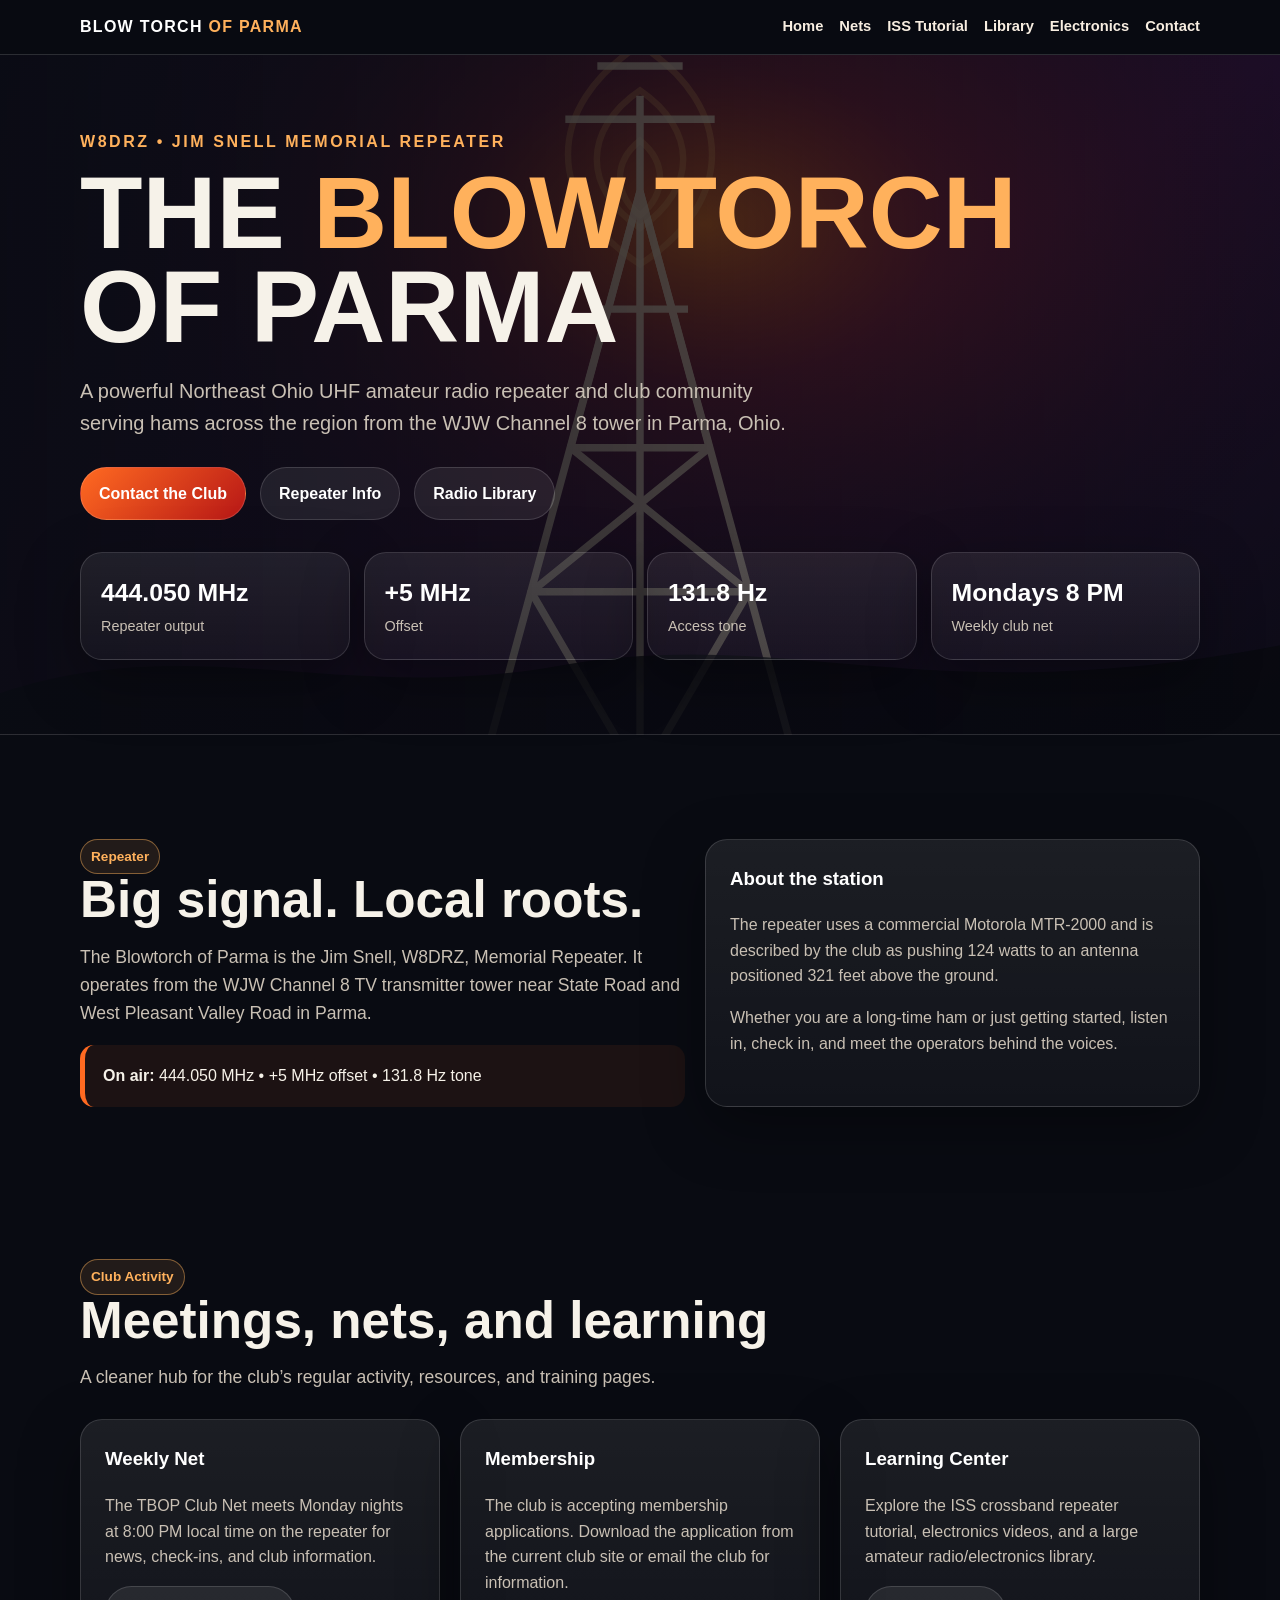
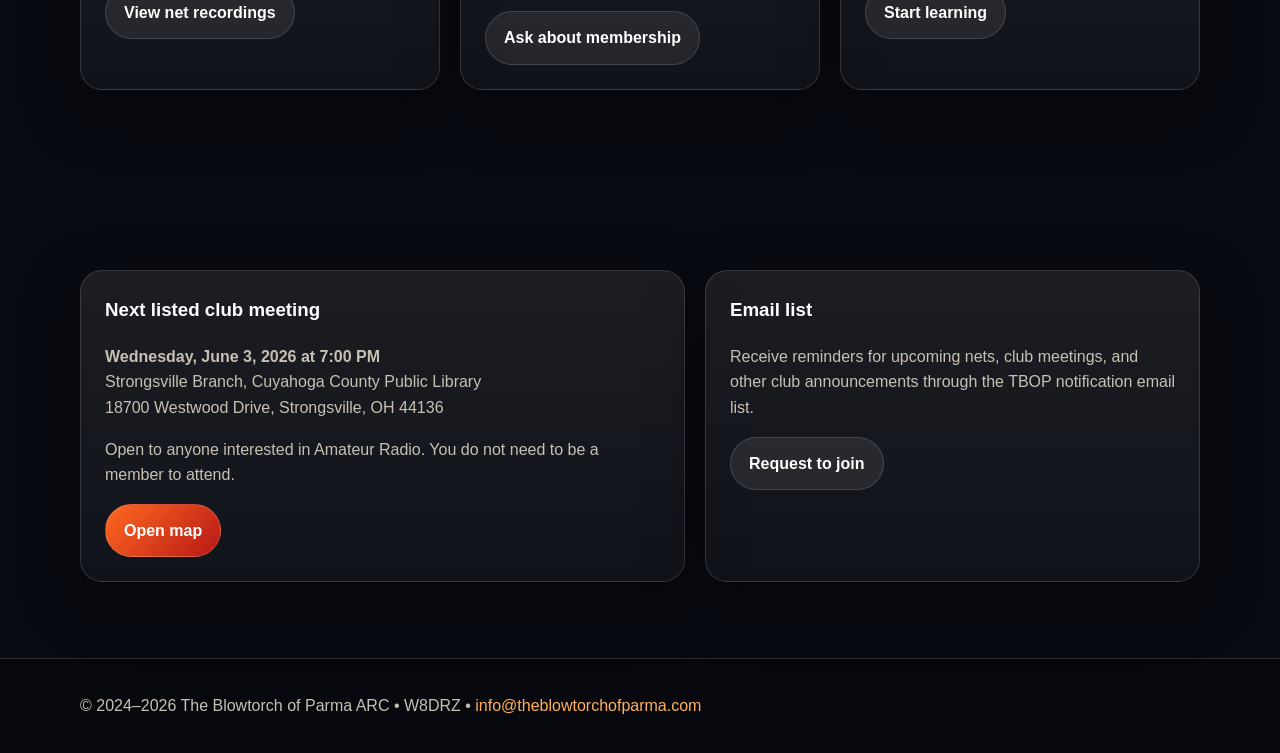
==== index.html @ e848597f "W8DRZ Startup" ====
<!doctype html><html lang="en"><head><meta charset="utf-8"><meta name="viewport" content="width=device-width,initial-scale=1"><title>The Blow Torch of Parma ARC | W8DRZ</title><link rel="stylesheet" href="assets/styles.css"></head><body>
<header class="topbar"><div class="wrap nav"><a class="brand" href="index.html">Blow Torch <span>of Parma</span></a><nav class="links"><a href="index.html">Home</a><a href="nets.html">Nets</a><a href="iss.html">ISS Tutorial</a><a href="library.html">Library</a><a href="electronics.html">Electronics</a><a href="contact.html">Contact</a></nav></div></header>
<main><section class="hero"><div class="wrap"><div class="eyebrow">W8DRZ • Jim Snell Memorial Repeater</div><h1>The <em>Blow Torch</em><br>of Parma</h1><p>A powerful Northeast Ohio UHF amateur radio repeater and club community serving hams across the region from the WJW Channel 8 tower in Parma, Ohio.</p><div class="cta"><a class="btn primary" href="contact.html">Contact the Club</a><a class="btn ghost" href="#repeater">Repeater Info</a><a class="btn ghost" href="library.html">Radio Library</a></div><div class="stats"><div class="stat"><b>444.050 MHz</b><span>Repeater output</span></div><div class="stat"><b>+5 MHz</b><span>Offset</span></div><div class="stat"><b>131.8 Hz</b><span>Access tone</span></div><div class="stat"><b>Mondays 8 PM</b><span>Weekly club net</span></div></div></div></section>
<section class="section" id="repeater"><div class="wrap grid two"><div><span class="badge">Repeater</span><h2>Big signal. Local roots.</h2><p class="lead">The Blowtorch of Parma is the Jim Snell, W8DRZ, Memorial Repeater. It operates from the WJW Channel 8 TV transmitter tower near State Road and West Pleasant Valley Road in Parma.</p><div class="notice"><b>On air:</b> 444.050 MHz • +5 MHz offset • 131.8 Hz tone</div></div><div class="card"><h3>About the station</h3><p>The repeater uses a commercial Motorola MTR-2000 and is described by the club as pushing 124 watts to an antenna positioned 321 feet above the ground.</p><p>Whether you are a long-time ham or just getting started, listen in, check in, and meet the operators behind the voices.</p></div></div></section>
<section class="section"><div class="wrap"><span class="badge">Club Activity</span><h2>Meetings, nets, and learning</h2><p class="lead">A cleaner hub for the club’s regular activity, resources, and training pages.</p><div class="grid"><article class="card"><h3>Weekly Net</h3><p>The TBOP Club Net meets Monday nights at 8:00 PM local time on the repeater for news, check-ins, and club information.</p><a class="btn ghost" href="nets.html">View net recordings</a></article><article class="card"><h3>Membership</h3><p>The club is accepting membership applications. Download the application from the current club site or email the club for information.</p><a class="btn ghost" href="contact.html">Ask about membership</a></article><article class="card"><h3>Learning Center</h3><p>Explore the ISS crossband repeater tutorial, electronics videos, and a large amateur radio/electronics library.</p><a class="btn ghost" href="electronics.html">Start learning</a></article></div></div></section>
<section class="section"><div class="wrap grid two"><div class="card"><h3>Next listed club meeting</h3><p><b>Wednesday, June 3, 2026 at 7:00 PM</b><br>Strongsville Branch, Cuyahoga County Public Library<br>18700 Westwood Drive, Strongsville, OH 44136</p><p>Open to anyone interested in Amateur Radio. You do not need to be a member to attend.</p><a class="btn primary" href="https://www.google.com/maps/search/?api=1&query=18700+Westwood+Drive+Strongsville+OH+44136">Open map</a></div><div class="card"><h3>Email list</h3><p>Receive reminders for upcoming nets, club meetings, and other club announcements through the TBOP notification email list.</p><a class="btn ghost" href="mailto:info@theblowtorchofparma.com?subject=TBOP%20Notification%20Email%20List">Request to join</a></div></div></section></main>
<footer class="footer"><div class="wrap">© 2024–2026 The Blowtorch of Parma ARC • W8DRZ • <a href="mailto:info@theblowtorchofparma.com">info@theblowtorchofparma.com</a></div></footer></body></html>
---- assets/styles.css ----
:root{--bg:#090b12;--panel:#121723;--panel2:#171d2b;--text:#f6f2e9;--muted:#c9c0b4;--gold:#ffb15c;--orange:#ff6a21;--red:#b71716;--line:rgba(255,255,255,.14);--shadow:0 20px 60px rgba(0,0,0,.35);--radius:22px}*{box-sizing:border-box}html{scroll-behavior:smooth}body{margin:0;font-family:Arial,Helvetica,sans-serif;background:var(--bg);color:var(--text);line-height:1.6}a{color:var(--gold);text-decoration:none}a:hover{text-decoration:underline}.wrap{width:min(1120px,92vw);margin:auto}.topbar{position:sticky;top:0;z-index:10;background:rgba(9,11,18,.86);backdrop-filter:blur(14px);border-bottom:1px solid var(--line)}.nav{display:flex;align-items:center;justify-content:space-between;gap:20px;padding:14px 0}.brand{font-weight:900;letter-spacing:.08em;text-transform:uppercase;color:#fff}.brand span{color:var(--gold)}.links{display:flex;gap:16px;flex-wrap:wrap}.links a{color:#f8eee1;font-weight:700;font-size:.92rem}.hero{min-height:680px;background:linear-gradient(90deg,rgba(9,11,18,.92),rgba(9,11,18,.55)),url('radio-tower.svg') center/cover no-repeat;display:grid;align-items:center;border-bottom:1px solid var(--line)}.eyebrow{color:var(--gold);font-weight:800;letter-spacing:.16em;text-transform:uppercase}.hero h1{font-size:clamp(3rem,8vw,7rem);line-height:.92;margin:12px 0;text-transform:uppercase}.hero h1 em{font-style:normal;color:var(--gold)}.hero p{max-width:730px;font-size:1.25rem;color:var(--muted)}.cta{display:flex;gap:14px;flex-wrap:wrap;margin-top:28px}.btn{display:inline-block;padding:13px 18px;border-radius:999px;font-weight:900;border:1px solid var(--line)}.primary{background:linear-gradient(135deg,var(--orange),var(--red));color:#fff}.ghost{color:#fff;background:rgba(255,255,255,.08)}.stats{display:grid;grid-template-columns:repeat(4,1fr);gap:14px;margin-top:32px}.stat,.card{background:linear-gradient(180deg,rgba(255,255,255,.08),rgba(255,255,255,.035));border:1px solid var(--line);border-radius:var(--radius);box-shadow:var(--shadow)}.stat{padding:20px}.stat b{display:block;font-size:1.55rem;color:#fff}.stat span{color:var(--muted);font-size:.9rem}.section{padding:76px 0}.section h2{font-size:clamp(2rem,4vw,3.5rem);line-height:1;margin:0 0 12px}.section .lead{color:var(--muted);font-size:1.1rem;max-width:820px}.grid{display:grid;grid-template-columns:repeat(3,1fr);gap:20px;margin-top:28px}.two{grid-template-columns:1.1fr .9fr}.card{padding:24px}.card h3{margin-top:0;color:#fff}.card p,.card li{color:var(--muted)}.badge{display:inline-flex;align-items:center;border:1px solid rgba(255,177,92,.45);background:rgba(255,177,92,.1);color:var(--gold);border-radius:999px;padding:6px 10px;font-weight:800;font-size:.85rem}.table{width:100%;border-collapse:collapse;overflow:hidden;border-radius:16px}.table th,.table td{border-bottom:1px solid var(--line);padding:13px;text-align:left}.table th{color:var(--gold);background:rgba(255,255,255,.06)}.notice{border-left:5px solid var(--orange);padding:18px;background:rgba(255,106,33,.08);border-radius:14px}.footer{border-top:1px solid var(--line);padding:34px 0;color:var(--muted);background:#07080d}.page-hero{padding:72px 0 36px;background:linear-gradient(135deg,#171d2b,#0b0d14)}.resource-list{columns:2;column-gap:28px}.resource-list a{display:block;break-inside:avoid;padding:8px 0;border-bottom:1px solid rgba(255,255,255,.08)}@media(max-width:850px){.stats,.grid,.two{grid-template-columns:1fr}.hero{min-height:620px}.links{display:none}.resource-list{columns:1}}
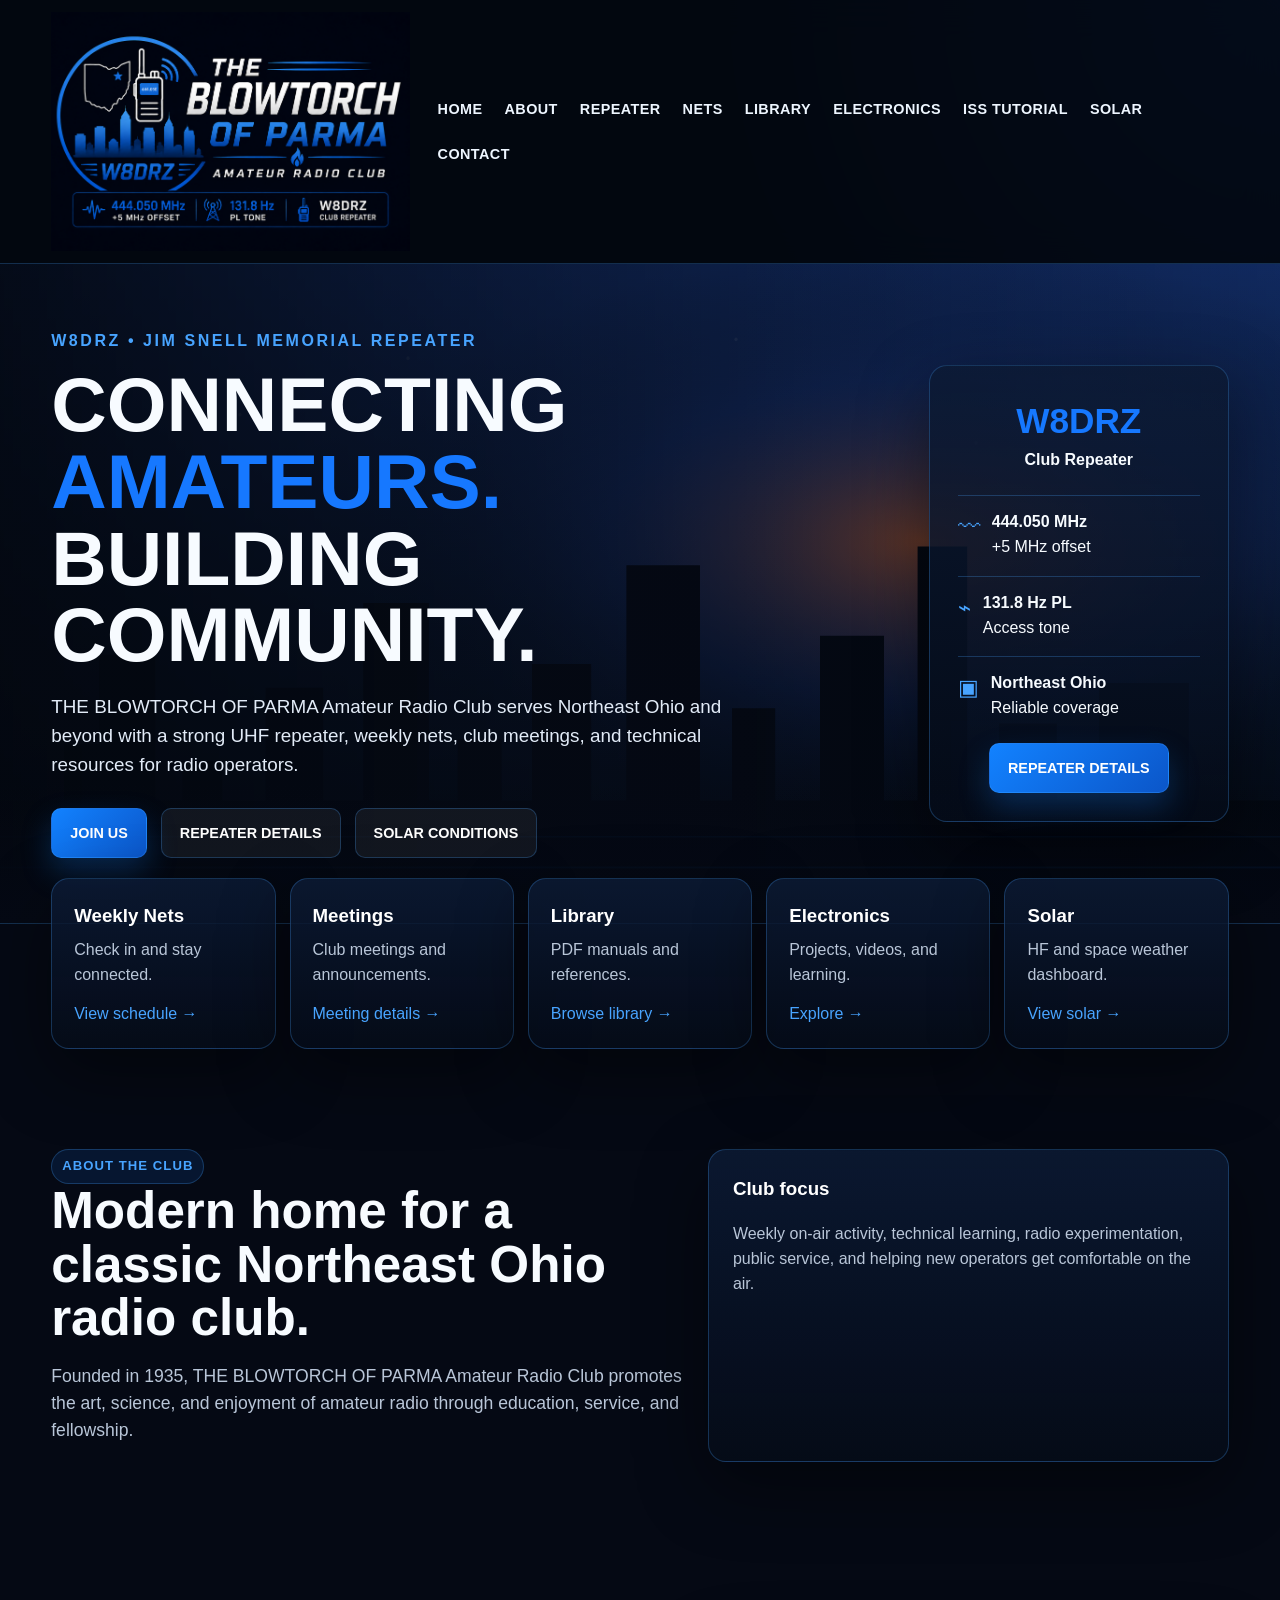
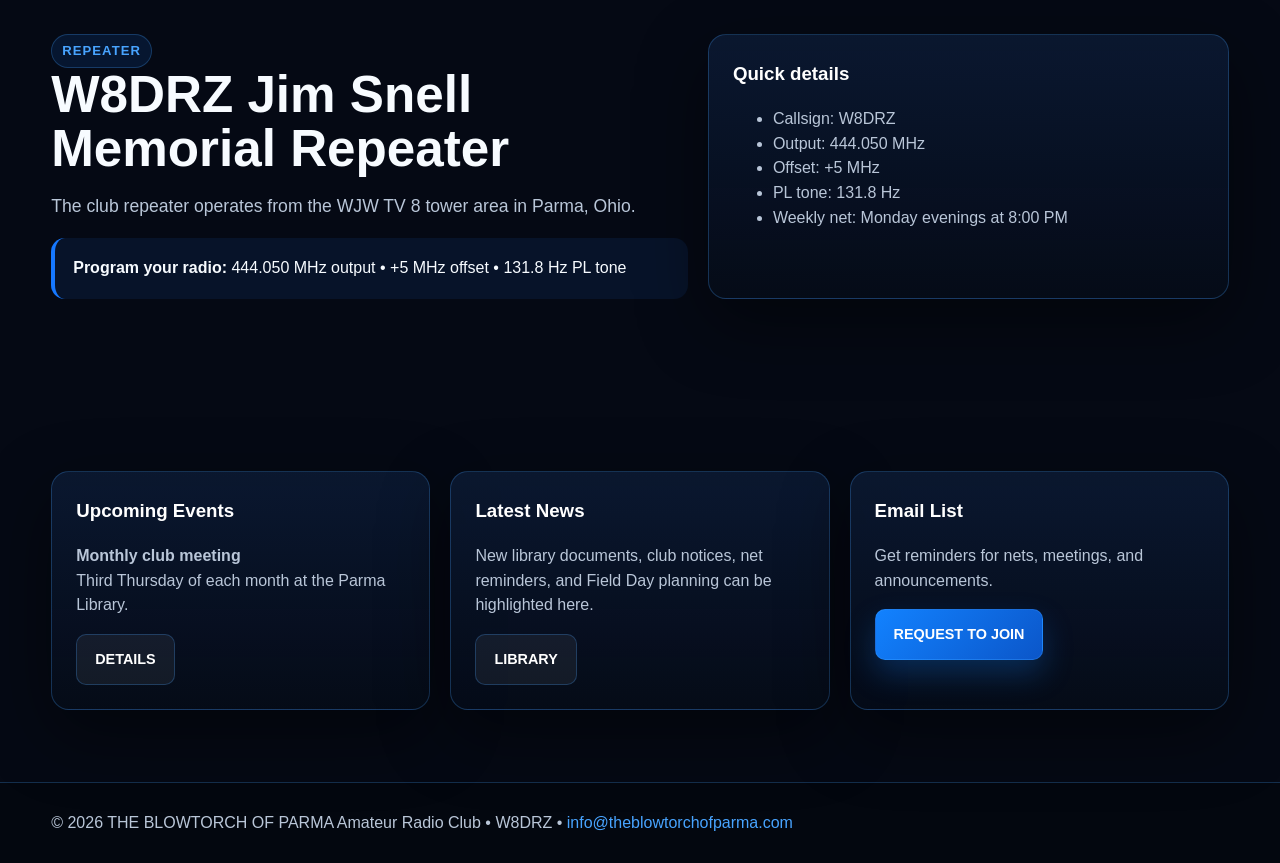
==== commit dbfd74ec: "v1.2" ====
--- a/index.html
+++ b/index.html
@@ -1,7 +1 @@
-<!doctype html><html lang="en"><head><meta charset="utf-8"><meta name="viewport" content="width=device-width,initial-scale=1"><title>The Blow Torch of Parma ARC | W8DRZ</title><link rel="stylesheet" href="assets/styles.css"></head><body>
-<header class="topbar"><div class="wrap nav"><a class="brand" href="index.html">Blow Torch <span>of Parma</span></a><nav class="links"><a href="index.html">Home</a><a href="nets.html">Nets</a><a href="iss.html">ISS Tutorial</a><a href="library.html">Library</a><a href="electronics.html">Electronics</a><a href="contact.html">Contact</a></nav></div></header>
-<main><section class="hero"><div class="wrap"><div class="eyebrow">W8DRZ • Jim Snell Memorial Repeater</div><h1>The <em>Blow Torch</em><br>of Parma</h1><p>A powerful Northeast Ohio UHF amateur radio repeater and club community serving hams across the region from the WJW Channel 8 tower in Parma, Ohio.</p><div class="cta"><a class="btn primary" href="contact.html">Contact the Club</a><a class="btn ghost" href="#repeater">Repeater Info</a><a class="btn ghost" href="library.html">Radio Library</a></div><div class="stats"><div class="stat"><b>444.050 MHz</b><span>Repeater output</span></div><div class="stat"><b>+5 MHz</b><span>Offset</span></div><div class="stat"><b>131.8 Hz</b><span>Access tone</span></div><div class="stat"><b>Mondays 8 PM</b><span>Weekly club net</span></div></div></div></section>
-<section class="section" id="repeater"><div class="wrap grid two"><div><span class="badge">Repeater</span><h2>Big signal. Local roots.</h2><p class="lead">The Blowtorch of Parma is the Jim Snell, W8DRZ, Memorial Repeater. It operates from the WJW Channel 8 TV transmitter tower near State Road and West Pleasant Valley Road in Parma.</p><div class="notice"><b>On air:</b> 444.050 MHz • +5 MHz offset • 131.8 Hz tone</div></div><div class="card"><h3>About the station</h3><p>The repeater uses a commercial Motorola MTR-2000 and is described by the club as pushing 124 watts to an antenna positioned 321 feet above the ground.</p><p>Whether you are a long-time ham or just getting started, listen in, check in, and meet the operators behind the voices.</p></div></div></section>
-<section class="section"><div class="wrap"><span class="badge">Club Activity</span><h2>Meetings, nets, and learning</h2><p class="lead">A cleaner hub for the club’s regular activity, resources, and training pages.</p><div class="grid"><article class="card"><h3>Weekly Net</h3><p>The TBOP Club Net meets Monday nights at 8:00 PM local time on the repeater for news, check-ins, and club information.</p><a class="btn ghost" href="nets.html">View net recordings</a></article><article class="card"><h3>Membership</h3><p>The club is accepting membership applications. Download the application from the current club site or email the club for information.</p><a class="btn ghost" href="contact.html">Ask about membership</a></article><article class="card"><h3>Learning Center</h3><p>Explore the ISS crossband repeater tutorial, electronics videos, and a large amateur radio/electronics library.</p><a class="btn ghost" href="electronics.html">Start learning</a></article></div></div></section>
-<section class="section"><div class="wrap grid two"><div class="card"><h3>Next listed club meeting</h3><p><b>Wednesday, June 3, 2026 at 7:00 PM</b><br>Strongsville Branch, Cuyahoga County Public Library<br>18700 Westwood Drive, Strongsville, OH 44136</p><p>Open to anyone interested in Amateur Radio. You do not need to be a member to attend.</p><a class="btn primary" href="https://www.google.com/maps/search/?api=1&query=18700+Westwood+Drive+Strongsville+OH+44136">Open map</a></div><div class="card"><h3>Email list</h3><p>Receive reminders for upcoming nets, club meetings, and other club announcements through the TBOP notification email list.</p><a class="btn ghost" href="mailto:info@theblowtorchofparma.com?subject=TBOP%20Notification%20Email%20List">Request to join</a></div></div></section></main>
-<footer class="footer"><div class="wrap">© 2024–2026 The Blowtorch of Parma ARC • W8DRZ • <a href="mailto:info@theblowtorchofparma.com">info@theblowtorchofparma.com</a></div></footer></body></html>
+<!doctype html><html lang="en"><head><meta charset="utf-8"><meta name="viewport" content="width=device-width,initial-scale=1"><title>THE BLOWTORCH OF PARMA | W8DRZ</title><link rel="stylesheet" href="assets/styles.css"></head><body><header class="topbar"><div class="wrap nav"><a class="brand-logo" href="index.html"><img src="assets/tbop-logo.png" alt="THE BLOWTORCH OF PARMA Amateur Radio Club W8DRZ"></a><nav class="links"><a href="index.html">Home</a><a href="index.html#about">About</a><a href="index.html#repeater">Repeater</a><a href="nets.html">Nets</a><a href="library.html">Library</a><a href="electronics.html">Electronics</a><a href="iss.html">ISS Tutorial</a><a href="solar.html">Solar</a><a href="contact.html">Contact</a></nav></div></header><main><section class="hero"><div class="wrap hero-grid"><div><div class="eyebrow">W8DRZ • Jim Snell Memorial Repeater</div><h1>Connecting <span>amateurs.</span> Building community.</h1><p>THE BLOWTORCH OF PARMA Amateur Radio Club serves Northeast Ohio and beyond with a strong UHF repeater, weekly nets, club meetings, and technical resources for radio operators.</p><div class="cta"><a class="btn primary" href="contact.html">Join Us</a><a class="btn ghost" href="#repeater">Repeater Details</a><a class="btn ghost" href="solar.html">Solar Conditions</a></div></div><aside class="repeater-card"><h2>W8DRZ</h2><strong>Club Repeater</strong><div class="freq-list"><div class="freq-item"><span class="icon">〰</span><div><b>444.050 MHz</b><br><span>+5 MHz offset</span></div></div><div class="freq-item"><span class="icon">⌁</span><div><b>131.8 Hz PL</b><br><span>Access tone</span></div></div><div class="freq-item"><span class="icon">▣</span><div><b>Northeast Ohio</b><br><span>Reliable coverage</span></div></div></div><a class="btn primary" href="#repeater">Repeater Details</a></aside></div></section><section class="quick"><div class="wrap quick-grid"><article class="card"><h3>Weekly Nets</h3><p>Check in and stay connected.</p><a href="nets.html">View schedule →</a></article><article class="card"><h3>Meetings</h3><p>Club meetings and announcements.</p><a href="contact.html">Meeting details →</a></article><article class="card"><h3>Library</h3><p>PDF manuals and references.</p><a href="library.html">Browse library →</a></article><article class="card"><h3>Electronics</h3><p>Projects, videos, and learning.</p><a href="electronics.html">Explore →</a></article><article class="card"><h3>Solar</h3><p>HF and space weather dashboard.</p><a href="solar.html">View solar →</a></article></div></section><section class="section" id="about"><div class="wrap grid two"><div><span class="badge">About the Club</span><h2>Modern home for a classic Northeast Ohio radio club.</h2><p class="lead">Founded in 1935, THE BLOWTORCH OF PARMA Amateur Radio Club promotes the art, science, and enjoyment of amateur radio through education, service, and fellowship.</p></div><div class="card"><h3>Club focus</h3><p>Weekly on-air activity, technical learning, radio experimentation, public service, and helping new operators get comfortable on the air.</p></div></div></section><section class="section" id="repeater"><div class="wrap grid two"><div><span class="badge">Repeater</span><h2>W8DRZ Jim Snell Memorial Repeater</h2><p class="lead">The club repeater operates from the WJW TV 8 tower area in Parma, Ohio.</p><div class="notice"><b>Program your radio:</b> 444.050 MHz output • +5 MHz offset • 131.8 Hz PL tone</div></div><div class="card"><h3>Quick details</h3><ul><li>Callsign: W8DRZ</li><li>Output: 444.050 MHz</li><li>Offset: +5 MHz</li><li>PL tone: 131.8 Hz</li><li>Weekly net: Monday evenings at 8:00 PM</li></ul></div></div></section><section class="section"><div class="wrap grid"><article class="card"><h3>Upcoming Events</h3><p><b>Monthly club meeting</b><br>Third Thursday of each month at the Parma Library.</p><a class="btn ghost" href="contact.html">Details</a></article><article class="card"><h3>Latest News</h3><p>New library documents, club notices, net reminders, and Field Day planning can be highlighted here.</p><a class="btn ghost" href="library.html">Library</a></article><article class="card"><h3>Email List</h3><p>Get reminders for nets, meetings, and announcements.</p><a class="btn primary" href="mailto:info@theblowtorchofparma.com?subject=TBOP%20Email%20List">Request to Join</a></article></div></section></main><footer class="footer"><div class="wrap">© 2026 THE BLOWTORCH OF PARMA Amateur Radio Club • W8DRZ • <a href="mailto:info@theblowtorchofparma.com">info@theblowtorchofparma.com</a></div></footer></body></html>
--- a/assets/styles.css
+++ b/assets/styles.css
@@ -1 +1,2 @@
-:root{--bg:#090b12;--panel:#121723;--panel2:#171d2b;--text:#f6f2e9;--muted:#c9c0b4;--gold:#ffb15c;--orange:#ff6a21;--red:#b71716;--line:rgba(255,255,255,.14);--shadow:0 20px 60px rgba(0,0,0,.35);--radius:22px}*{box-sizing:border-box}html{scroll-behavior:smooth}body{margin:0;font-family:Arial,Helvetica,sans-serif;background:var(--bg);color:var(--text);line-height:1.6}a{color:var(--gold);text-decoration:none}a:hover{text-decoration:underline}.wrap{width:min(1120px,92vw);margin:auto}.topbar{position:sticky;top:0;z-index:10;background:rgba(9,11,18,.86);backdrop-filter:blur(14px);border-bottom:1px solid var(--line)}.nav{display:flex;align-items:center;justify-content:space-between;gap:20px;padding:14px 0}.brand{font-weight:900;letter-spacing:.08em;text-transform:uppercase;color:#fff}.brand span{color:var(--gold)}.links{display:flex;gap:16px;flex-wrap:wrap}.links a{color:#f8eee1;font-weight:700;font-size:.92rem}.hero{min-height:680px;background:linear-gradient(90deg,rgba(9,11,18,.92),rgba(9,11,18,.55)),url('radio-tower.svg') center/cover no-repeat;display:grid;align-items:center;border-bottom:1px solid var(--line)}.eyebrow{color:var(--gold);font-weight:800;letter-spacing:.16em;text-transform:uppercase}.hero h1{font-size:clamp(3rem,8vw,7rem);line-height:.92;margin:12px 0;text-transform:uppercase}.hero h1 em{font-style:normal;color:var(--gold)}.hero p{max-width:730px;font-size:1.25rem;color:var(--muted)}.cta{display:flex;gap:14px;flex-wrap:wrap;margin-top:28px}.btn{display:inline-block;padding:13px 18px;border-radius:999px;font-weight:900;border:1px solid var(--line)}.primary{background:linear-gradient(135deg,var(--orange),var(--red));color:#fff}.ghost{color:#fff;background:rgba(255,255,255,.08)}.stats{display:grid;grid-template-columns:repeat(4,1fr);gap:14px;margin-top:32px}.stat,.card{background:linear-gradient(180deg,rgba(255,255,255,.08),rgba(255,255,255,.035));border:1px solid var(--line);border-radius:var(--radius);box-shadow:var(--shadow)}.stat{padding:20px}.stat b{display:block;font-size:1.55rem;color:#fff}.stat span{color:var(--muted);font-size:.9rem}.section{padding:76px 0}.section h2{font-size:clamp(2rem,4vw,3.5rem);line-height:1;margin:0 0 12px}.section .lead{color:var(--muted);font-size:1.1rem;max-width:820px}.grid{display:grid;grid-template-columns:repeat(3,1fr);gap:20px;margin-top:28px}.two{grid-template-columns:1.1fr .9fr}.card{padding:24px}.card h3{margin-top:0;color:#fff}.card p,.card li{color:var(--muted)}.badge{display:inline-flex;align-items:center;border:1px solid rgba(255,177,92,.45);background:rgba(255,177,92,.1);color:var(--gold);border-radius:999px;padding:6px 10px;font-weight:800;font-size:.85rem}.table{width:100%;border-collapse:collapse;overflow:hidden;border-radius:16px}.table th,.table td{border-bottom:1px solid var(--line);padding:13px;text-align:left}.table th{color:var(--gold);background:rgba(255,255,255,.06)}.notice{border-left:5px solid var(--orange);padding:18px;background:rgba(255,106,33,.08);border-radius:14px}.footer{border-top:1px solid var(--line);padding:34px 0;color:var(--muted);background:#07080d}.page-hero{padding:72px 0 36px;background:linear-gradient(135deg,#171d2b,#0b0d14)}.resource-list{columns:2;column-gap:28px}.resource-list a{display:block;break-inside:avoid;padding:8px 0;border-bottom:1px solid rgba(255,255,255,.08)}@media(max-width:850px){.stats,.grid,.two{grid-template-columns:1fr}.hero{min-height:620px}.links{display:none}.resource-list{columns:1}}
+
+:root{--bg:#050914;--bg2:#081225;--panel:rgba(8,18,37,.78);--panel2:rgba(12,28,55,.88);--text:#f7fbff;--muted:#b9c6d8;--blue:#1678ff;--blue2:#48a4ff;--line:rgba(72,164,255,.26);--shadow:0 24px 70px rgba(0,0,0,.45);--radius:18px}*{box-sizing:border-box}html{scroll-behavior:smooth}body{margin:0;font-family:Arial,Helvetica,sans-serif;background:radial-gradient(circle at top right,#102c62,transparent 36rem),var(--bg);color:var(--text);line-height:1.55}a{color:var(--blue2);text-decoration:none}a:hover{text-decoration:none;color:#fff}.wrap{width:min(1280px,92vw);margin:auto}.topbar{position:sticky;top:0;z-index:20;background:rgba(3,7,15,.88);backdrop-filter:blur(18px);border-bottom:1px solid var(--line)}.nav{display:flex;align-items:center;gap:28px;padding:12px 0}.brand-logo{display:block}.brand-logo img{width:clamp(245px,28vw,455px);height:auto;display:block}.links{margin-left:auto;display:flex;gap:22px;align-items:center;flex-wrap:wrap}.links a{color:#eef6ff;font-weight:800;font-size:.9rem;text-transform:uppercase;letter-spacing:.03em}.links a.active,.links a:hover{color:var(--blue2)}.hero{position:relative;min-height:660px;display:grid;align-items:center;background:linear-gradient(90deg,rgba(3,7,15,.92) 0%,rgba(5,10,22,.66) 45%,rgba(5,10,22,.36)),url('skyline.svg') center bottom/cover no-repeat;border-bottom:1px solid var(--line);overflow:hidden}.hero:after{content:"";position:absolute;inset:auto 0 0;height:140px;background:linear-gradient(transparent,var(--bg));pointer-events:none}.hero .wrap{position:relative;z-index:1}.hero-grid{display:grid;grid-template-columns:1fr 300px;gap:42px;align-items:center}.eyebrow{color:var(--blue2);font-weight:900;letter-spacing:.16em;text-transform:uppercase}.hero h1{font-size:clamp(2.8rem,6vw,5.8rem);line-height:1;margin:12px 0;text-transform:uppercase}.hero h1 span{display:block;color:var(--blue)}.hero p{max-width:720px;font-size:1.18rem;color:#e2ebf7}.cta{display:flex;gap:14px;flex-wrap:wrap;margin-top:28px}.btn{display:inline-flex;align-items:center;gap:8px;padding:13px 18px;border-radius:10px;font-weight:900;border:1px solid var(--line);text-transform:uppercase;font-size:.9rem}.primary{background:linear-gradient(135deg,#1282ff,#0b56c9);color:#fff;box-shadow:0 14px 30px rgba(18,130,255,.25)}.ghost{color:#fff;background:rgba(255,255,255,.06)}.repeater-card,.card,.stat{background:linear-gradient(180deg,rgba(12,26,52,.86),rgba(5,12,25,.76));border:1px solid var(--line);box-shadow:var(--shadow);border-radius:var(--radius)}.repeater-card{padding:28px;text-align:center}.repeater-card h2{font-size:2.2rem;color:var(--blue);margin:0}.freq-list{display:grid;gap:16px;margin:22px 0;text-align:left}.freq-item{display:flex;gap:12px;align-items:flex-start;border-top:1px solid var(--line);padding-top:14px}.icon{font-size:1.4rem;color:var(--blue2)}.quick{position:relative;z-index:2;margin-top:-46px}.quick-grid{display:grid;grid-template-columns:repeat(5,1fr);gap:14px}.quick .card{padding:22px}.quick h3{margin:0 0 8px}.quick p{color:var(--muted);margin:0 0 14px}.section{padding:72px 0}.section h1{font-size:clamp(2.4rem,5vw,4rem);line-height:1;margin:0 0 12px}.section h2{font-size:clamp(2rem,4vw,3.4rem);line-height:1.05;margin:0 0 12px}.lead{color:var(--muted);font-size:1.1rem;max-width:860px}.grid{display:grid;grid-template-columns:repeat(3,1fr);gap:20px;margin-top:28px}.two{grid-template-columns:1.1fr .9fr}.card{padding:24px}.card h3{margin-top:0;color:#fff}.card p,.card li{color:var(--muted)}.badge{display:inline-flex;align-items:center;border:1px solid var(--line);background:rgba(22,120,255,.12);color:var(--blue2);border-radius:999px;padding:6px 10px;font-weight:900;font-size:.82rem;text-transform:uppercase;letter-spacing:.08em}.notice{border-left:4px solid var(--blue);padding:18px;background:rgba(22,120,255,.09);border-radius:14px}.footer{border-top:1px solid var(--line);padding:28px 0;color:var(--muted);background:#03070f}.page-hero{padding:76px 0 40px;background:linear-gradient(135deg,rgba(8,18,37,.96),rgba(5,9,20,.9)),url('skyline.svg') center bottom/cover no-repeat;border-bottom:1px solid var(--line)}.table{width:100%;border-collapse:collapse}.table th,.table td{border-bottom:1px solid var(--line);padding:13px;text-align:left}.table th{color:var(--blue2);background:rgba(255,255,255,.04)}.library-actions{display:flex;gap:14px;flex-wrap:wrap;margin-top:24px}.library-summary .card p{font-size:1.8rem;margin:4px 0 0;color:var(--blue2);font-weight:900}.library-tools{display:flex;align-items:end;justify-content:space-between;gap:24px;margin:42px 0 26px}.search-box{display:grid;gap:8px;min-width:min(420px,100%);font-weight:800;color:var(--blue2)}.search-box input{width:100%;padding:14px 16px;border-radius:14px;border:1px solid var(--line);background:rgba(255,255,255,.08);color:var(--text);font-size:1rem;outline:none}.library-category{margin-top:34px}.library-category h2{font-size:clamp(1.7rem,3vw,2.5rem);padding-bottom:10px;border-bottom:1px solid var(--line)}.library-grid{display:grid;grid-template-columns:repeat(2,1fr);gap:12px}.library-item{display:flex;align-items:center;gap:12px;padding:14px;border:1px solid var(--line);border-radius:16px;background:linear-gradient(180deg,rgba(255,255,255,.07),rgba(255,255,255,.03));color:#fff}.library-item strong{display:block;line-height:1.25}.library-item small{display:block;color:var(--muted);margin-top:4px}.pdf-icon{flex:0 0 auto;display:inline-flex;align-items:center;justify-content:center;width:46px;height:46px;border-radius:13px;background:linear-gradient(135deg,#1684ff,#0b56c9);color:white;font-size:.78rem;font-weight:900}.solar-grid{display:grid;grid-template-columns:repeat(4,1fr);gap:16px;margin-top:28px}.solar-value{font-size:2rem;font-weight:900;color:var(--blue2)}.data-note{font-size:.9rem;color:var(--muted)}@media(max-width:1000px){.hero-grid,.grid,.two,.quick-grid,.solar-grid{grid-template-columns:1fr}.quick{margin-top:0}.links{display:none}.nav{justify-content:center}.hero{min-height:580px}.repeater-card{text-align:left}}@media(max-width:850px){.library-tools{display:block}.library-grid{grid-template-columns:1fr}.brand-logo img{width:min(90vw,420px)}}
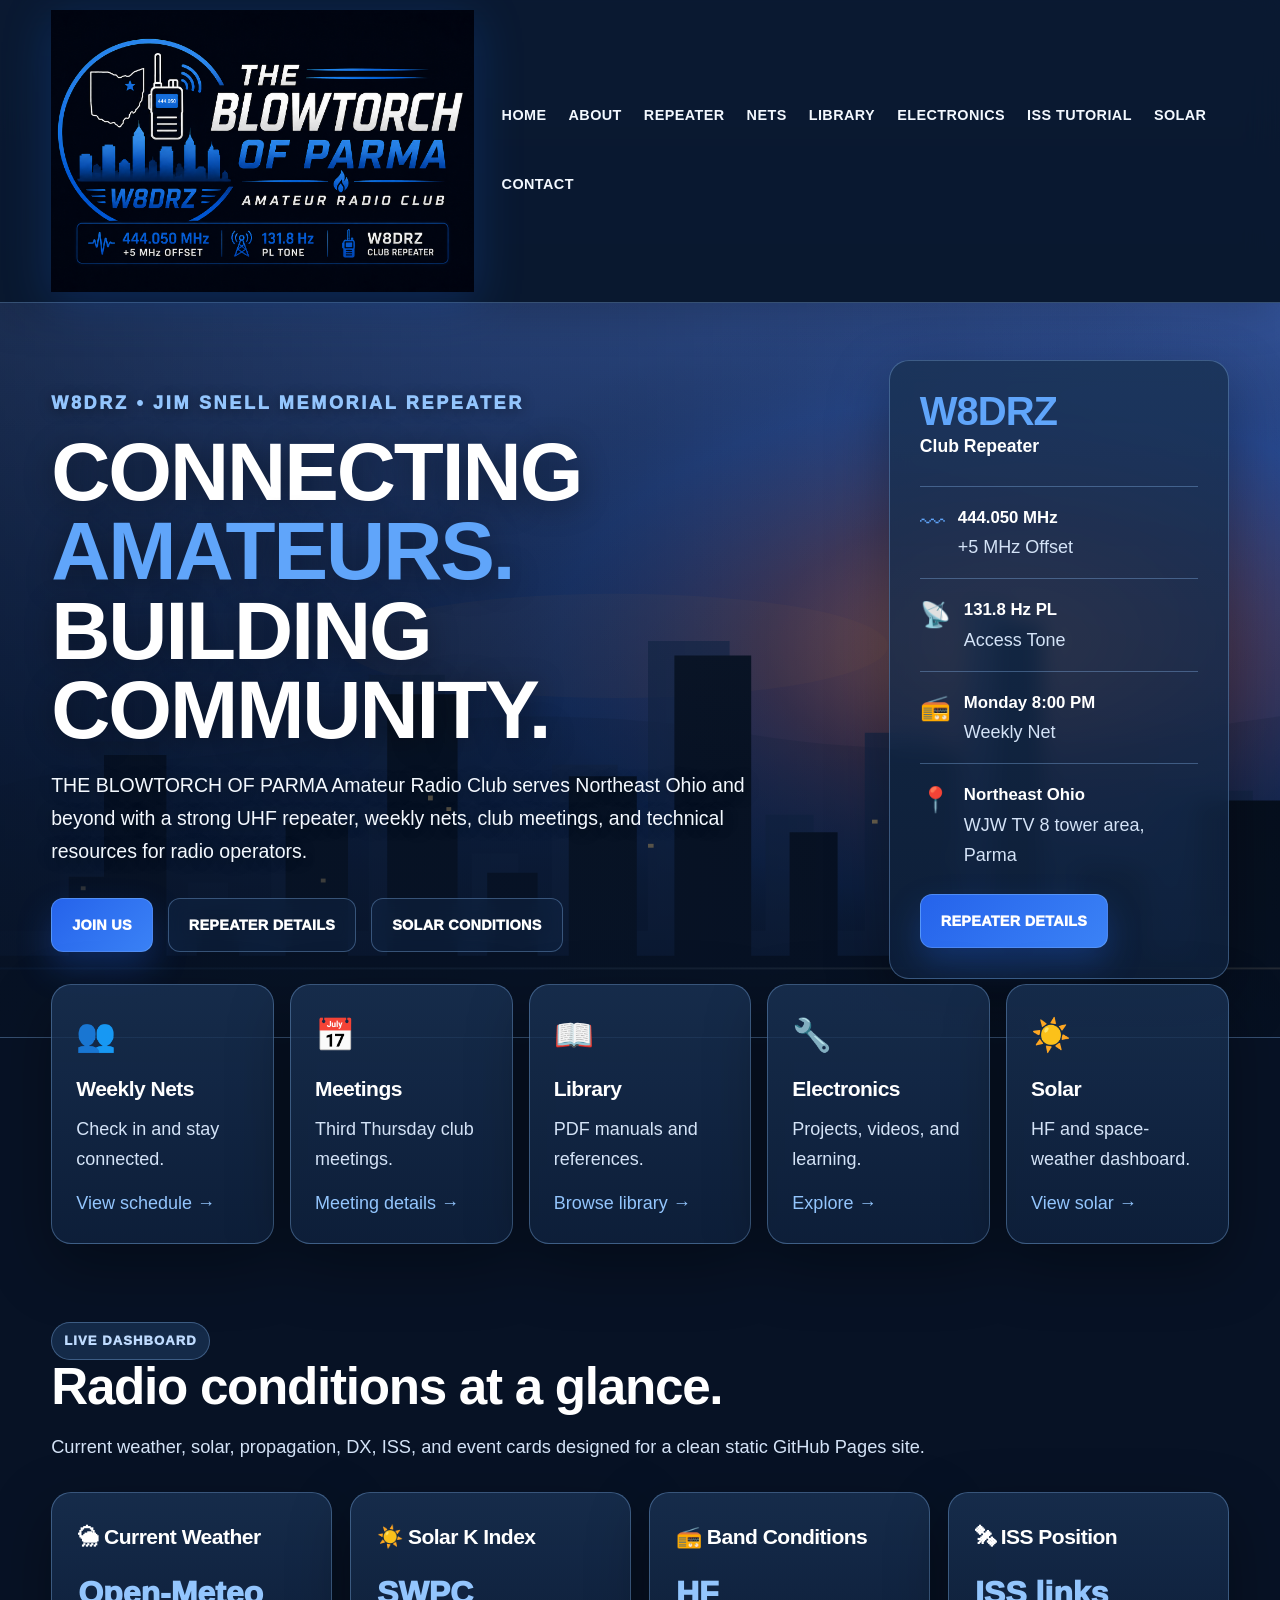
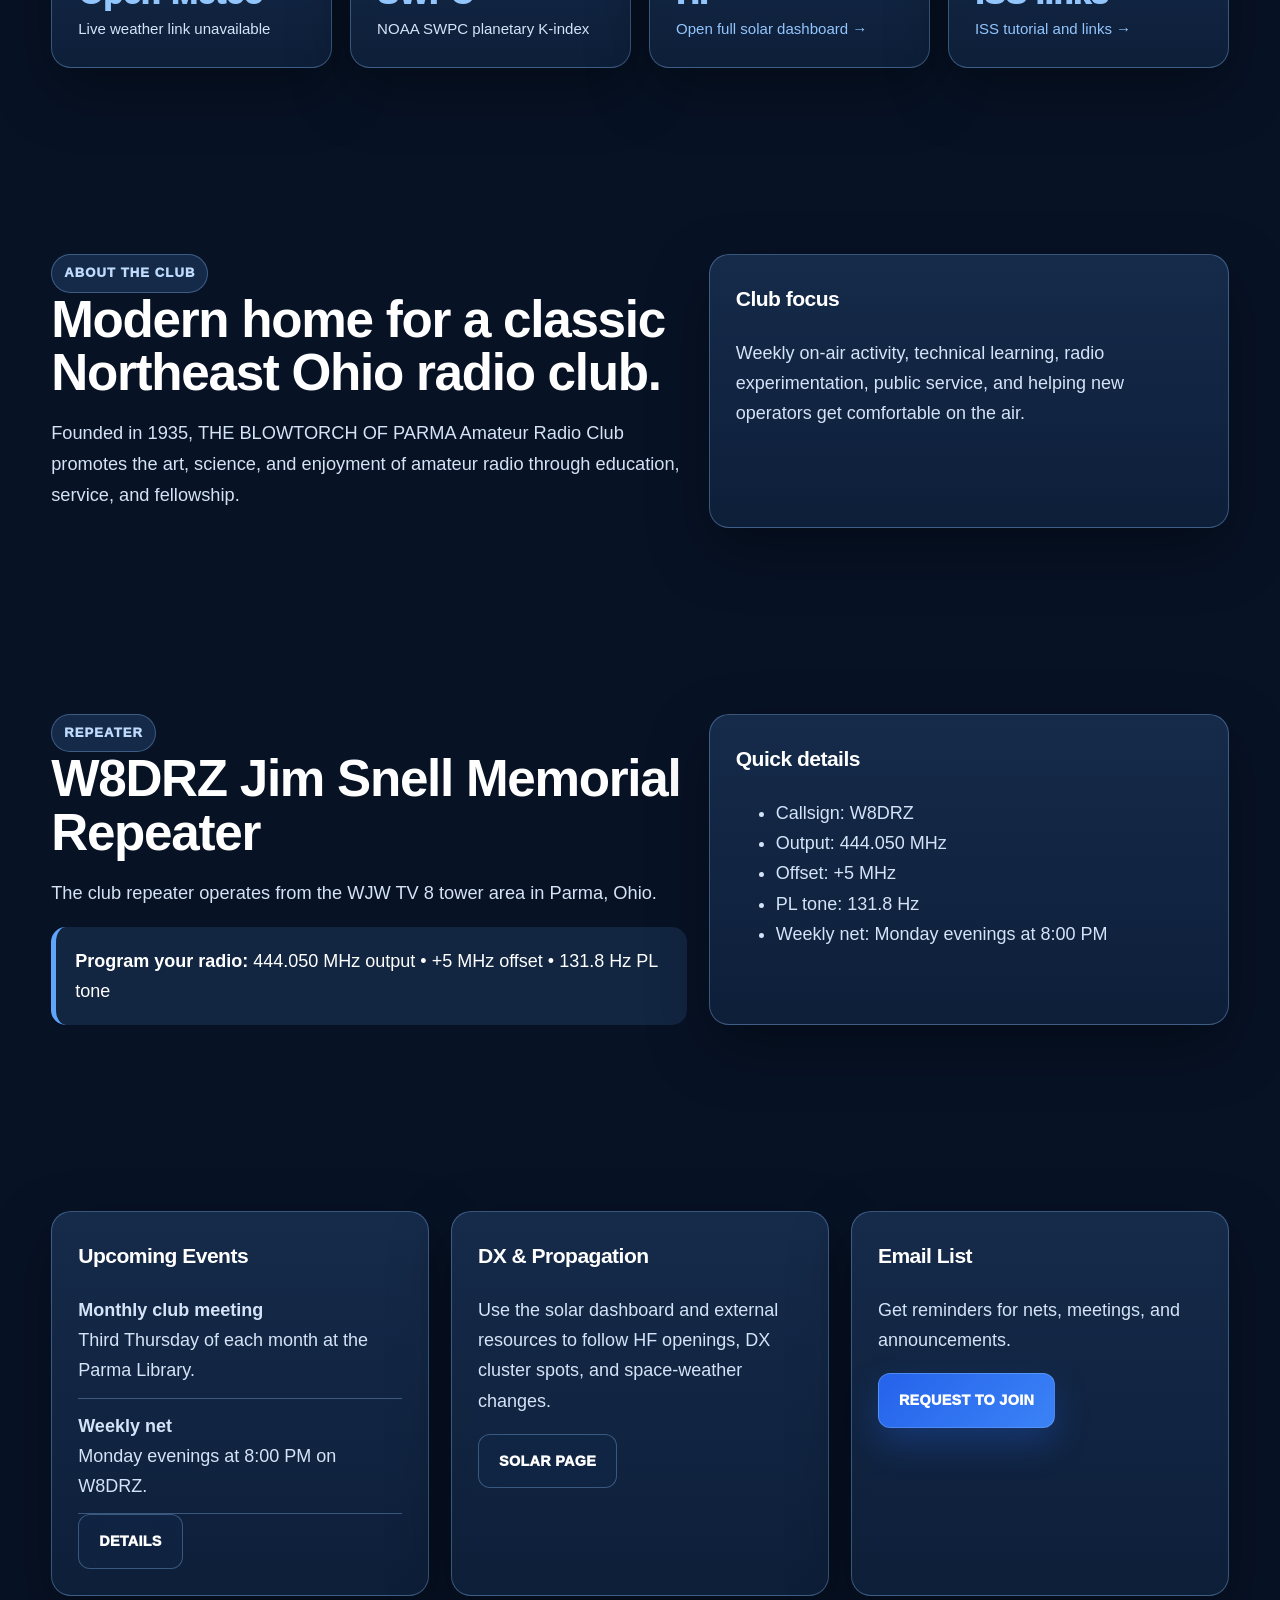
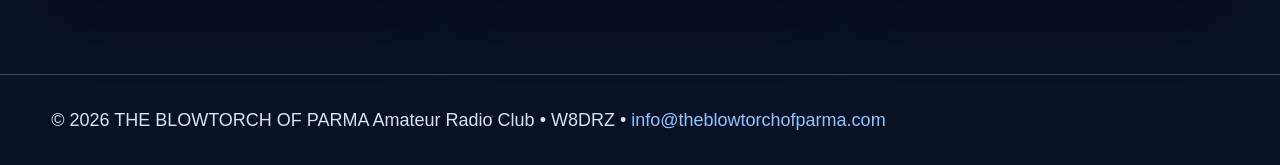
==== commit 599d0957: "Modern 1.0" ====
--- a/index.html
+++ b/index.html
@@ -1 +1,7 @@
-<!doctype html><html lang="en"><head><meta charset="utf-8"><meta name="viewport" content="width=device-width,initial-scale=1"><title>THE BLOWTORCH OF PARMA | W8DRZ</title><link rel="stylesheet" href="assets/styles.css"></head><body><header class="topbar"><div class="wrap nav"><a class="brand-logo" href="index.html"><img src="assets/tbop-logo.png" alt="THE BLOWTORCH OF PARMA Amateur Radio Club W8DRZ"></a><nav class="links"><a href="index.html">Home</a><a href="index.html#about">About</a><a href="index.html#repeater">Repeater</a><a href="nets.html">Nets</a><a href="library.html">Library</a><a href="electronics.html">Electronics</a><a href="iss.html">ISS Tutorial</a><a href="solar.html">Solar</a><a href="contact.html">Contact</a></nav></div></header><main><section class="hero"><div class="wrap hero-grid"><div><div class="eyebrow">W8DRZ • Jim Snell Memorial Repeater</div><h1>Connecting <span>amateurs.</span> Building community.</h1><p>THE BLOWTORCH OF PARMA Amateur Radio Club serves Northeast Ohio and beyond with a strong UHF repeater, weekly nets, club meetings, and technical resources for radio operators.</p><div class="cta"><a class="btn primary" href="contact.html">Join Us</a><a class="btn ghost" href="#repeater">Repeater Details</a><a class="btn ghost" href="solar.html">Solar Conditions</a></div></div><aside class="repeater-card"><h2>W8DRZ</h2><strong>Club Repeater</strong><div class="freq-list"><div class="freq-item"><span class="icon">〰</span><div><b>444.050 MHz</b><br><span>+5 MHz offset</span></div></div><div class="freq-item"><span class="icon">⌁</span><div><b>131.8 Hz PL</b><br><span>Access tone</span></div></div><div class="freq-item"><span class="icon">▣</span><div><b>Northeast Ohio</b><br><span>Reliable coverage</span></div></div></div><a class="btn primary" href="#repeater">Repeater Details</a></aside></div></section><section class="quick"><div class="wrap quick-grid"><article class="card"><h3>Weekly Nets</h3><p>Check in and stay connected.</p><a href="nets.html">View schedule →</a></article><article class="card"><h3>Meetings</h3><p>Club meetings and announcements.</p><a href="contact.html">Meeting details →</a></article><article class="card"><h3>Library</h3><p>PDF manuals and references.</p><a href="library.html">Browse library →</a></article><article class="card"><h3>Electronics</h3><p>Projects, videos, and learning.</p><a href="electronics.html">Explore →</a></article><article class="card"><h3>Solar</h3><p>HF and space weather dashboard.</p><a href="solar.html">View solar →</a></article></div></section><section class="section" id="about"><div class="wrap grid two"><div><span class="badge">About the Club</span><h2>Modern home for a classic Northeast Ohio radio club.</h2><p class="lead">Founded in 1935, THE BLOWTORCH OF PARMA Amateur Radio Club promotes the art, science, and enjoyment of amateur radio through education, service, and fellowship.</p></div><div class="card"><h3>Club focus</h3><p>Weekly on-air activity, technical learning, radio experimentation, public service, and helping new operators get comfortable on the air.</p></div></div></section><section class="section" id="repeater"><div class="wrap grid two"><div><span class="badge">Repeater</span><h2>W8DRZ Jim Snell Memorial Repeater</h2><p class="lead">The club repeater operates from the WJW TV 8 tower area in Parma, Ohio.</p><div class="notice"><b>Program your radio:</b> 444.050 MHz output • +5 MHz offset • 131.8 Hz PL tone</div></div><div class="card"><h3>Quick details</h3><ul><li>Callsign: W8DRZ</li><li>Output: 444.050 MHz</li><li>Offset: +5 MHz</li><li>PL tone: 131.8 Hz</li><li>Weekly net: Monday evenings at 8:00 PM</li></ul></div></div></section><section class="section"><div class="wrap grid"><article class="card"><h3>Upcoming Events</h3><p><b>Monthly club meeting</b><br>Third Thursday of each month at the Parma Library.</p><a class="btn ghost" href="contact.html">Details</a></article><article class="card"><h3>Latest News</h3><p>New library documents, club notices, net reminders, and Field Day planning can be highlighted here.</p><a class="btn ghost" href="library.html">Library</a></article><article class="card"><h3>Email List</h3><p>Get reminders for nets, meetings, and announcements.</p><a class="btn primary" href="mailto:info@theblowtorchofparma.com?subject=TBOP%20Email%20List">Request to Join</a></article></div></section></main><footer class="footer"><div class="wrap">© 2026 THE BLOWTORCH OF PARMA Amateur Radio Club • W8DRZ • <a href="mailto:info@theblowtorchofparma.com">info@theblowtorchofparma.com</a></div></footer></body></html>+<!doctype html><html lang="en"><head><meta charset="utf-8"><meta name="viewport" content="width=device-width,initial-scale=1"><title>THE BLOWTORCH OF PARMA | W8DRZ</title><link rel="stylesheet" href="assets/styles.css"></head><body><header class="topbar"><div class="wrap nav"><a class="brand-logo" href="index.html"><img src="assets/tbop-logo.png" alt="THE BLOWTORCH OF PARMA Amateur Radio Club W8DRZ"></a><nav class="links"><a href="index.html">Home</a><a href="index.html#about">About</a><a href="index.html#repeater">Repeater</a><a href="nets.html">Nets</a><a href="library.html">Library</a><a href="electronics.html">Electronics</a><a href="iss.html">ISS Tutorial</a><a href="solar.html">Solar</a><a href="contact.html">Contact</a></nav></div></header><main>
+<section class="hero"><div class="wrap hero-grid"><div><div class="eyebrow">W8DRZ • Jim Snell Memorial Repeater</div><h1>Connecting <span>amateurs.</span> Building community.</h1><p>THE BLOWTORCH OF PARMA Amateur Radio Club serves Northeast Ohio and beyond with a strong UHF repeater, weekly nets, club meetings, and technical resources for radio operators.</p><div class="cta"><a class="btn primary" href="contact.html">Join Us</a><a class="btn ghost" href="#repeater">Repeater Details</a><a class="btn ghost" href="solar.html">Solar Conditions</a></div></div><aside class="repeater-card"><h2>W8DRZ</h2><strong>Club Repeater</strong><div class="freq-list"><div class="freq-item"><span class="icon">〰</span><div><b>444.050 MHz</b><br><span>+5 MHz Offset</span></div></div><div class="freq-item"><span class="icon">📡</span><div><b>131.8 Hz PL</b><br><span>Access Tone</span></div></div><div class="freq-item"><span class="icon">📻</span><div><b>Monday 8:00 PM</b><br><span>Weekly Net</span></div></div><div class="freq-item"><span class="icon">📍</span><div><b>Northeast Ohio</b><br><span>WJW TV 8 tower area, Parma</span></div></div></div><a class="btn primary" href="#repeater">Repeater Details</a></aside></div></section>
+<section class="quick"><div class="wrap quick-grid"><article class="card"><div class="feature-icon">👥</div><h3>Weekly Nets</h3><p>Check in and stay connected.</p><a href="nets.html">View schedule →</a></article><article class="card"><div class="feature-icon">📅</div><h3>Meetings</h3><p>Third Thursday club meetings.</p><a href="contact.html">Meeting details →</a></article><article class="card"><div class="feature-icon">📖</div><h3>Library</h3><p>PDF manuals and references.</p><a href="library.html">Browse library →</a></article><article class="card"><div class="feature-icon">🔧</div><h3>Electronics</h3><p>Projects, videos, and learning.</p><a href="electronics.html">Explore →</a></article><article class="card"><div class="feature-icon">☀️</div><h3>Solar</h3><p>HF and space-weather dashboard.</p><a href="solar.html">View solar →</a></article></div></section>
+<section class="section" id="live"><div class="wrap"><span class="badge">Live dashboard</span><h2>Radio conditions at a glance.</h2><p class="lead">Current weather, solar, propagation, DX, ISS, and event cards designed for a clean static GitHub Pages site.</p><div class="widget-grid"><article class="card"><h3>🌦 Current Weather</h3><div class="widget-value" id="weatherTemp">Loading</div><div class="widget-label" id="weatherMore">Parma, Ohio</div></article><article class="card"><h3>☀️ Solar K Index</h3><div class="widget-value" id="kindex">Loading</div><div class="widget-label">NOAA SWPC planetary K-index</div></article><article class="card"><h3>📻 Band Conditions</h3><div class="widget-value">HF</div><div class="widget-label"><a href="solar.html">Open full solar dashboard →</a></div></article><article class="card"><h3>🛰 ISS Position</h3><div class="widget-value" id="issPos">Loading</div><div class="widget-label"><a href="iss.html">ISS tutorial and links →</a></div></article></div></div></section>
+<section class="section" id="about"><div class="wrap grid two"><div><span class="badge">About the Club</span><h2>Modern home for a classic Northeast Ohio radio club.</h2><p class="lead">Founded in 1935, THE BLOWTORCH OF PARMA Amateur Radio Club promotes the art, science, and enjoyment of amateur radio through education, service, and fellowship.</p></div><div class="card"><h3>Club focus</h3><p>Weekly on-air activity, technical learning, radio experimentation, public service, and helping new operators get comfortable on the air.</p></div></div></section>
+<section class="section" id="repeater"><div class="wrap grid two"><div><span class="badge">Repeater</span><h2>W8DRZ Jim Snell Memorial Repeater</h2><p class="lead">The club repeater operates from the WJW TV 8 tower area in Parma, Ohio.</p><div class="notice"><b>Program your radio:</b> 444.050 MHz output • +5 MHz offset • 131.8 Hz PL tone</div></div><div class="card"><h3>Quick details</h3><ul><li>Callsign: W8DRZ</li><li>Output: 444.050 MHz</li><li>Offset: +5 MHz</li><li>PL tone: 131.8 Hz</li><li>Weekly net: Monday evenings at 8:00 PM</li></ul></div></div></section>
+<section class="section"><div class="wrap grid"><article class="card"><h3>Upcoming Events</h3><ul class="mini-list"><li><b>Monthly club meeting</b><br>Third Thursday of each month at the Parma Library.</li><li><b>Weekly net</b><br>Monday evenings at 8:00 PM on W8DRZ.</li></ul><a class="btn ghost" href="contact.html">Details</a></article><article class="card"><h3>DX & Propagation</h3><p>Use the solar dashboard and external resources to follow HF openings, DX cluster spots, and space-weather changes.</p><a class="btn ghost" href="solar.html">Solar page</a></article><article class="card"><h3>Email List</h3><p>Get reminders for nets, meetings, and announcements.</p><a class="btn primary" href="mailto:info@theblowtorchofparma.com?subject=TBOP%20Email%20List">Request to Join</a></article></div></section></main><footer class="footer"><div class="wrap">© 2026 THE BLOWTORCH OF PARMA Amateur Radio Club • W8DRZ • <a href="mailto:info@theblowtorchofparma.com">info@theblowtorchofparma.com</a></div></footer><script src="assets/site.js"></script></body></html>
--- a/assets/styles.css
+++ b/assets/styles.css
@@ -1,2 +1,2 @@
 
-:root{--bg:#050914;--bg2:#081225;--panel:rgba(8,18,37,.78);--panel2:rgba(12,28,55,.88);--text:#f7fbff;--muted:#b9c6d8;--blue:#1678ff;--blue2:#48a4ff;--line:rgba(72,164,255,.26);--shadow:0 24px 70px rgba(0,0,0,.45);--radius:18px}*{box-sizing:border-box}html{scroll-behavior:smooth}body{margin:0;font-family:Arial,Helvetica,sans-serif;background:radial-gradient(circle at top right,#102c62,transparent 36rem),var(--bg);color:var(--text);line-height:1.55}a{color:var(--blue2);text-decoration:none}a:hover{text-decoration:none;color:#fff}.wrap{width:min(1280px,92vw);margin:auto}.topbar{position:sticky;top:0;z-index:20;background:rgba(3,7,15,.88);backdrop-filter:blur(18px);border-bottom:1px solid var(--line)}.nav{display:flex;align-items:center;gap:28px;padding:12px 0}.brand-logo{display:block}.brand-logo img{width:clamp(245px,28vw,455px);height:auto;display:block}.links{margin-left:auto;display:flex;gap:22px;align-items:center;flex-wrap:wrap}.links a{color:#eef6ff;font-weight:800;font-size:.9rem;text-transform:uppercase;letter-spacing:.03em}.links a.active,.links a:hover{color:var(--blue2)}.hero{position:relative;min-height:660px;display:grid;align-items:center;background:linear-gradient(90deg,rgba(3,7,15,.92) 0%,rgba(5,10,22,.66) 45%,rgba(5,10,22,.36)),url('skyline.svg') center bottom/cover no-repeat;border-bottom:1px solid var(--line);overflow:hidden}.hero:after{content:"";position:absolute;inset:auto 0 0;height:140px;background:linear-gradient(transparent,var(--bg));pointer-events:none}.hero .wrap{position:relative;z-index:1}.hero-grid{display:grid;grid-template-columns:1fr 300px;gap:42px;align-items:center}.eyebrow{color:var(--blue2);font-weight:900;letter-spacing:.16em;text-transform:uppercase}.hero h1{font-size:clamp(2.8rem,6vw,5.8rem);line-height:1;margin:12px 0;text-transform:uppercase}.hero h1 span{display:block;color:var(--blue)}.hero p{max-width:720px;font-size:1.18rem;color:#e2ebf7}.cta{display:flex;gap:14px;flex-wrap:wrap;margin-top:28px}.btn{display:inline-flex;align-items:center;gap:8px;padding:13px 18px;border-radius:10px;font-weight:900;border:1px solid var(--line);text-transform:uppercase;font-size:.9rem}.primary{background:linear-gradient(135deg,#1282ff,#0b56c9);color:#fff;box-shadow:0 14px 30px rgba(18,130,255,.25)}.ghost{color:#fff;background:rgba(255,255,255,.06)}.repeater-card,.card,.stat{background:linear-gradient(180deg,rgba(12,26,52,.86),rgba(5,12,25,.76));border:1px solid var(--line);box-shadow:var(--shadow);border-radius:var(--radius)}.repeater-card{padding:28px;text-align:center}.repeater-card h2{font-size:2.2rem;color:var(--blue);margin:0}.freq-list{display:grid;gap:16px;margin:22px 0;text-align:left}.freq-item{display:flex;gap:12px;align-items:flex-start;border-top:1px solid var(--line);padding-top:14px}.icon{font-size:1.4rem;color:var(--blue2)}.quick{position:relative;z-index:2;margin-top:-46px}.quick-grid{display:grid;grid-template-columns:repeat(5,1fr);gap:14px}.quick .card{padding:22px}.quick h3{margin:0 0 8px}.quick p{color:var(--muted);margin:0 0 14px}.section{padding:72px 0}.section h1{font-size:clamp(2.4rem,5vw,4rem);line-height:1;margin:0 0 12px}.section h2{font-size:clamp(2rem,4vw,3.4rem);line-height:1.05;margin:0 0 12px}.lead{color:var(--muted);font-size:1.1rem;max-width:860px}.grid{display:grid;grid-template-columns:repeat(3,1fr);gap:20px;margin-top:28px}.two{grid-template-columns:1.1fr .9fr}.card{padding:24px}.card h3{margin-top:0;color:#fff}.card p,.card li{color:var(--muted)}.badge{display:inline-flex;align-items:center;border:1px solid var(--line);background:rgba(22,120,255,.12);color:var(--blue2);border-radius:999px;padding:6px 10px;font-weight:900;font-size:.82rem;text-transform:uppercase;letter-spacing:.08em}.notice{border-left:4px solid var(--blue);padding:18px;background:rgba(22,120,255,.09);border-radius:14px}.footer{border-top:1px solid var(--line);padding:28px 0;color:var(--muted);background:#03070f}.page-hero{padding:76px 0 40px;background:linear-gradient(135deg,rgba(8,18,37,.96),rgba(5,9,20,.9)),url('skyline.svg') center bottom/cover no-repeat;border-bottom:1px solid var(--line)}.table{width:100%;border-collapse:collapse}.table th,.table td{border-bottom:1px solid var(--line);padding:13px;text-align:left}.table th{color:var(--blue2);background:rgba(255,255,255,.04)}.library-actions{display:flex;gap:14px;flex-wrap:wrap;margin-top:24px}.library-summary .card p{font-size:1.8rem;margin:4px 0 0;color:var(--blue2);font-weight:900}.library-tools{display:flex;align-items:end;justify-content:space-between;gap:24px;margin:42px 0 26px}.search-box{display:grid;gap:8px;min-width:min(420px,100%);font-weight:800;color:var(--blue2)}.search-box input{width:100%;padding:14px 16px;border-radius:14px;border:1px solid var(--line);background:rgba(255,255,255,.08);color:var(--text);font-size:1rem;outline:none}.library-category{margin-top:34px}.library-category h2{font-size:clamp(1.7rem,3vw,2.5rem);padding-bottom:10px;border-bottom:1px solid var(--line)}.library-grid{display:grid;grid-template-columns:repeat(2,1fr);gap:12px}.library-item{display:flex;align-items:center;gap:12px;padding:14px;border:1px solid var(--line);border-radius:16px;background:linear-gradient(180deg,rgba(255,255,255,.07),rgba(255,255,255,.03));color:#fff}.library-item strong{display:block;line-height:1.25}.library-item small{display:block;color:var(--muted);margin-top:4px}.pdf-icon{flex:0 0 auto;display:inline-flex;align-items:center;justify-content:center;width:46px;height:46px;border-radius:13px;background:linear-gradient(135deg,#1684ff,#0b56c9);color:white;font-size:.78rem;font-weight:900}.solar-grid{display:grid;grid-template-columns:repeat(4,1fr);gap:16px;margin-top:28px}.solar-value{font-size:2rem;font-weight:900;color:var(--blue2)}.data-note{font-size:.9rem;color:var(--muted)}@media(max-width:1000px){.hero-grid,.grid,.two,.quick-grid,.solar-grid{grid-template-columns:1fr}.quick{margin-top:0}.links{display:none}.nav{justify-content:center}.hero{min-height:580px}.repeater-card{text-align:left}}@media(max-width:850px){.library-tools{display:block}.library-grid{grid-template-columns:1fr}.brand-logo img{width:min(90vw,420px)}}
+:root{--bg:#071225;--bg2:#0b1c35;--panel:#15263d;--panel2:#193153;--text:#ffffff;--muted:#d4e3f7;--soft:#eaf3ff;--blue:#2f8cff;--blue2:#60a5fa;--blue3:#93c5fd;--line:rgba(147,197,253,.33);--shadow:0 22px 60px rgba(0,0,0,.34);--radius:20px}*{box-sizing:border-box}html{scroll-behavior:smooth}body{margin:0;font-family:Inter,Segoe UI,Arial,Helvetica,sans-serif;background:linear-gradient(180deg,#0c1f3c,#071225 34rem);color:var(--text);line-height:1.68;font-size:18px}a{color:var(--blue3);text-decoration:none}a:hover{color:white}.wrap{width:min(1320px,92vw);margin:auto}.topbar{position:sticky;top:0;z-index:20;background:rgba(10,25,48,.82);backdrop-filter:blur(18px);border-bottom:1px solid var(--line);box-shadow:0 12px 40px rgba(0,0,0,.18)}.nav{display:flex;align-items:center;gap:28px;padding:10px 0}.brand-logo img{width:clamp(300px,33vw,540px);height:auto;display:block;filter:drop-shadow(0 10px 24px rgba(24,116,255,.2))}.links{margin-left:auto;display:flex;gap:22px;align-items:center;flex-wrap:wrap}.links a{color:#f4f9ff;font-weight:900;font-size:.9rem;text-transform:uppercase;letter-spacing:.03em;padding:10px 0;border-bottom:3px solid transparent}.links a:hover,.links a.active{color:var(--blue3);border-bottom-color:var(--blue2)}.hero{position:relative;min-height:735px;display:grid;align-items:center;background:linear-gradient(90deg,rgba(8,22,44,.72) 0%,rgba(12,32,63,.48) 48%,rgba(17,42,82,.20)),url('skyline.svg') center bottom/cover no-repeat;border-bottom:1px solid var(--line);overflow:hidden}.hero:before{content:"";position:absolute;inset:0;background:linear-gradient(180deg,rgba(255,255,255,.04),rgba(6,16,33,.18) 62%,rgba(7,18,37,.72));pointer-events:none}.hero .wrap{position:relative;z-index:1}.hero-grid{display:grid;grid-template-columns:minmax(0,1fr) 340px;gap:46px;align-items:center}.eyebrow{color:var(--blue3);font-weight:950;letter-spacing:.15em;text-transform:uppercase;text-shadow:0 2px 14px rgba(0,0,0,.45)}h1,h2,h3{letter-spacing:-.025em}.hero h1{font-size:clamp(2.9rem,6.4vw,6.3rem);line-height:.97;margin:14px 0;text-transform:uppercase;text-shadow:0 5px 30px rgba(0,0,0,.42)}.hero h1 span{display:block;color:#60a5fa}.hero p{max-width:740px;font-size:1.22rem;color:#f4f9ff;text-shadow:0 2px 16px rgba(0,0,0,.45)}.cta{display:flex;gap:15px;flex-wrap:wrap;margin-top:30px}.btn{display:inline-flex;align-items:center;gap:9px;padding:14px 20px;border-radius:12px;font-weight:950;border:1px solid var(--line);text-transform:uppercase;font-size:.9rem;letter-spacing:.02em}.primary{background:linear-gradient(135deg,#2563eb,#3b82f6);color:#fff;box-shadow:0 16px 34px rgba(37,99,235,.28)}.primary:hover{background:linear-gradient(135deg,#3b82f6,#60a5fa);color:#fff}.ghost{color:#fff;background:rgba(18,40,74,.45);backdrop-filter:blur(10px)}.glass,.repeater-card,.card,.stat{background:linear-gradient(180deg,rgba(25,49,83,.82),rgba(15,34,62,.80));border:1px solid var(--line);box-shadow:var(--shadow);border-radius:var(--radius)}.repeater-card{padding:30px;text-align:left;backdrop-filter:blur(10px)}.repeater-card h2{font-size:2.5rem;color:var(--blue2);margin:0;line-height:1}.repeater-card strong{font-size:1.1rem}.freq-list{display:grid;gap:16px;margin:24px 0}.freq-item{display:flex;gap:13px;align-items:flex-start;border-top:1px solid var(--line);padding-top:15px}.freq-item b{font-size:1.05rem}.freq-item span:not(.icon){color:var(--muted)}.icon{font-size:1.55rem;color:var(--blue2)}.quick{position:relative;z-index:2;margin-top:-54px}.quick-grid{display:grid;grid-template-columns:repeat(5,1fr);gap:16px}.quick .card{padding:24px}.quick h3{margin:0 0 8px}.quick p{color:var(--muted);margin:0 0 14px}.section{padding:78px 0}.section h1{font-size:clamp(2.5rem,5vw,4.4rem);line-height:1;margin:0 0 12px}.section h2{font-size:clamp(2rem,4vw,3.55rem);line-height:1.05;margin:0 0 14px}.lead{color:var(--muted);font-size:1.14rem;max-width:900px}.grid{display:grid;grid-template-columns:repeat(3,1fr);gap:22px;margin-top:30px}.two{grid-template-columns:1.1fr .9fr}.card{padding:26px}.card:hover{border-color:rgba(147,197,253,.6);box-shadow:0 24px 70px rgba(37,99,235,.18)}.card h3{margin-top:0;color:#fff}.card p,.card li{color:var(--muted)}.badge{display:inline-flex;align-items:center;border:1px solid var(--line);background:rgba(96,165,250,.16);color:#bfdbfe;border-radius:999px;padding:7px 12px;font-weight:950;font-size:.82rem;text-transform:uppercase;letter-spacing:.08em}.notice{border-left:5px solid var(--blue2);padding:19px;background:rgba(96,165,250,.13);border-radius:15px}.footer{border-top:1px solid var(--line);padding:30px 0;color:var(--muted);background:#071225}.page-hero{padding:88px 0 52px;background:linear-gradient(135deg,rgba(21,38,61,.88),rgba(11,28,53,.68)),url('skyline.svg') center bottom/cover no-repeat;border-bottom:1px solid var(--line)}.table{width:100%;border-collapse:collapse}.table th,.table td{border-bottom:1px solid var(--line);padding:14px;text-align:left}.table th{color:#bfdbfe;background:rgba(147,197,253,.09)}.table td{color:var(--muted)}.library-actions{display:flex;gap:14px;flex-wrap:wrap;margin-top:24px}.library-summary .card p{font-size:1.9rem;margin:4px 0 0;color:var(--blue3);font-weight:950}.library-tools{display:flex;align-items:end;justify-content:space-between;gap:24px;margin:42px 0 26px}.search-box{display:grid;gap:8px;min-width:min(420px,100%);font-weight:900;color:var(--blue3)}.search-box input{width:100%;padding:15px 17px;border-radius:14px;border:1px solid var(--line);background:rgba(255,255,255,.10);color:var(--text);font-size:1rem;outline:none}.library-category{margin-top:34px}.library-category h2{font-size:clamp(1.7rem,3vw,2.5rem);padding-bottom:10px;border-bottom:1px solid var(--line)}.library-grid{display:grid;grid-template-columns:repeat(2,1fr);gap:13px}.library-item{display:flex;align-items:center;gap:13px;padding:15px;border:1px solid var(--line);border-radius:16px;background:linear-gradient(180deg,rgba(255,255,255,.10),rgba(255,255,255,.045));color:#fff}.library-item strong{display:block;line-height:1.25}.library-item small{display:block;color:var(--muted);margin-top:4px}.pdf-icon{flex:0 0 auto;display:inline-flex;align-items:center;justify-content:center;width:48px;height:48px;border-radius:13px;background:linear-gradient(135deg,#2563eb,#60a5fa);color:white;font-size:.78rem;font-weight:950}.widget-grid{display:grid;grid-template-columns:repeat(4,1fr);gap:18px;margin-top:30px}.widget-value,.solar-value{font-size:2rem;font-weight:950;color:#93c5fd;line-height:1.08}.widget-label{color:var(--muted);font-size:.94rem;margin-top:6px}.data-note{font-size:.9rem;color:var(--muted)}.feature-icon{font-size:2rem;color:var(--blue2);margin-bottom:8px}.mini-list{display:grid;gap:12px;margin:0;padding:0;list-style:none}.mini-list li{padding-bottom:12px;border-bottom:1px solid var(--line)}.hamqsl{max-width:100%;border-radius:16px;border:1px solid var(--line);background:white}.small{font-size:.92rem;color:var(--muted)}@media(max-width:1100px){.hero-grid,.grid,.two,.quick-grid,.widget-grid{grid-template-columns:1fr 1fr}.links{display:none}.brand-logo img{width:min(82vw,500px)}}@media(max-width:760px){body{font-size:16px}.hero-grid,.grid,.two,.quick-grid,.widget-grid,.library-grid{grid-template-columns:1fr}.quick{margin-top:0}.hero{min-height:620px}.nav{justify-content:center}.hero h1{font-size:2.8rem}.library-tools{display:block}.brand-logo img{width:min(92vw,430px)}}
